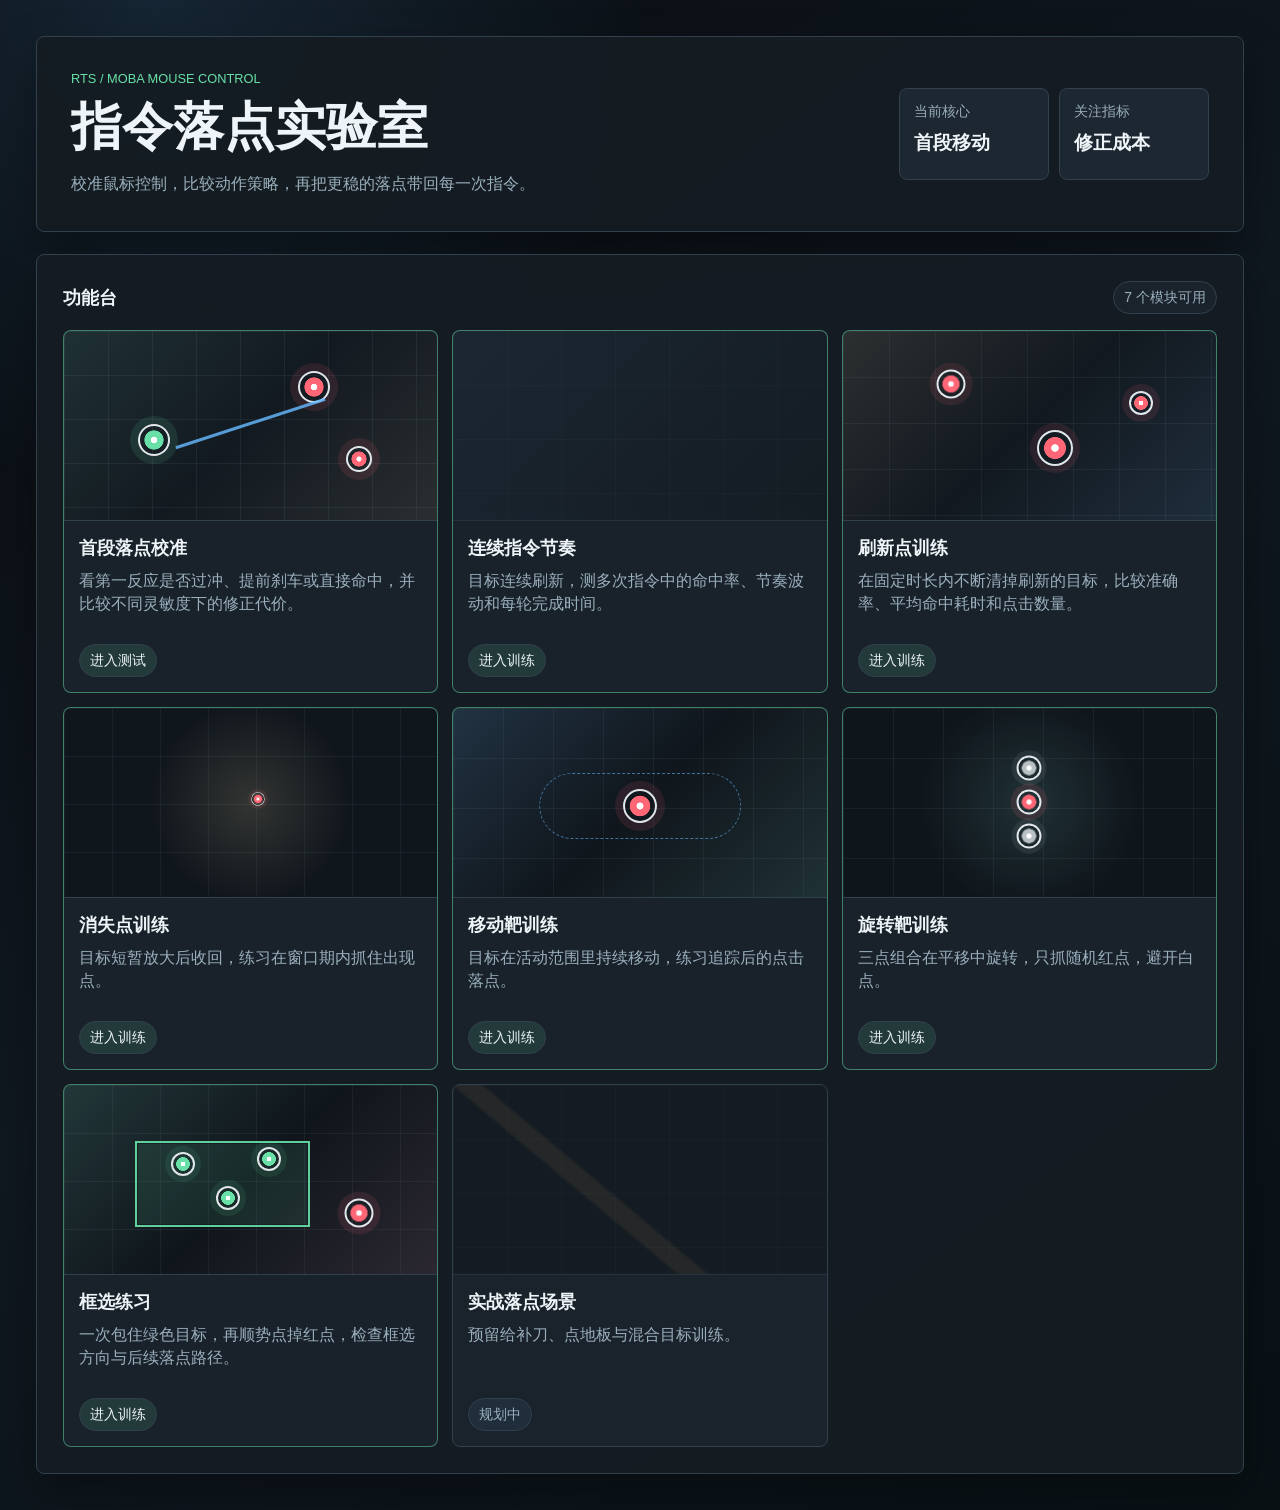
==== index.html @ e0013aae "initial mouse training lab" ====
<!doctype html>
<html lang="zh-CN">
  <head>
    <meta charset="UTF-8" />
    <meta name="viewport" content="width=device-width, initial-scale=1.0" />
    <title>指令落点实验室</title>
    <link rel="stylesheet" href="./home.css" />
  </head>
  <body>
    <main class="home-shell">
      <header class="home-header">
        <div>
          <p class="eyebrow">RTS / MOBA Mouse Control</p>
          <h1>指令落点实验室</h1>
          <p class="home-copy">校准鼠标控制，比较动作策略，再把更稳的落点带回每一次指令。</p>
        </div>
        <dl class="home-focus" aria-label="当前研究方向">
          <div>
            <dt>当前核心</dt>
            <dd>首段移动</dd>
          </div>
          <div>
            <dt>关注指标</dt>
            <dd>修正成本</dd>
          </div>
        </dl>
      </header>

      <section class="module-band" aria-label="训练功能">
        <div class="section-heading">
          <h2>功能台</h2>
          <span>7 个模块可用</span>
        </div>

        <div class="module-grid">
          <a class="module-card active" href="./first-move-calibration.html">
            <div class="module-preview" aria-hidden="true">
              <span class="preview-anchor"></span>
              <span class="preview-target first"></span>
              <span class="preview-target second"></span>
              <span class="preview-path"></span>
            </div>
            <div class="module-body">
              <strong>首段落点校准</strong>
              <p>看第一反应是否过冲、提前刹车或直接命中，并比较不同灵敏度下的修正代价。</p>
              <span>进入测试</span>
            </div>
          </a>

          <a class="module-card active" href="./command-rhythm.html">
            <div class="module-preview quiet" aria-hidden="true"></div>
            <div class="module-body">
              <strong>连续指令节奏</strong>
              <p>目标连续刷新，测多次指令中的命中率、节奏波动和每轮完成时间。</p>
              <span>进入训练</span>
            </div>
          </a>

          <a class="module-card active" href="./refresh-point-training.html">
            <div class="module-preview refresh" aria-hidden="true">
              <span class="refresh-target one"></span>
              <span class="refresh-target two"></span>
              <span class="refresh-target three"></span>
            </div>
            <div class="module-body">
              <strong>刷新点训练</strong>
              <p>在固定时长内不断清掉刷新的目标，比较准确率、平均命中耗时和点击数量。</p>
              <span>进入训练</span>
            </div>
          </a>

          <a class="module-card active" href="./vanish-point-training.html">
            <div class="module-preview vanish" aria-hidden="true">
              <span class="vanish-target"></span>
            </div>
            <div class="module-body">
              <strong>消失点训练</strong>
              <p>目标短暂放大后收回，练习在窗口期内抓住出现点。</p>
              <span>进入训练</span>
            </div>
          </a>

          <a class="module-card active" href="./moving-target-training.html">
            <div class="module-preview moving" aria-hidden="true">
              <span class="moving-track"></span>
              <span class="moving-preview-target"></span>
            </div>
            <div class="module-body">
              <strong>移动靶训练</strong>
              <p>目标在活动范围里持续移动，练习追踪后的点击落点。</p>
              <span>进入训练</span>
            </div>
          </a>

          <a class="module-card active" href="./rotating-target-training.html">
            <div class="module-preview rotating" aria-hidden="true">
              <span class="rotating-triplet">
                <i></i>
                <i class="hot"></i>
                <i></i>
              </span>
            </div>
            <div class="module-body">
              <strong>旋转靶训练</strong>
              <p>三点组合在平移中旋转，只抓随机红点，避开白点。</p>
              <span>进入训练</span>
            </div>
          </a>

          <a class="module-card active" href="./box-select-training.html">
            <div class="module-preview box-select" aria-hidden="true">
              <span class="selection-frame"></span>
              <i class="select-preview-dot one"></i>
              <i class="select-preview-dot two"></i>
              <i class="select-preview-dot three"></i>
              <i class="select-preview-dot red"></i>
            </div>
            <div class="module-body">
              <strong>框选练习</strong>
              <p>一次包住绿色目标，再顺势点掉红点，检查框选方向与后续落点路径。</p>
              <span>进入训练</span>
            </div>
          </a>

          <article class="module-card planned">
            <div class="module-preview quiet lanes" aria-hidden="true"></div>
            <div class="module-body">
              <strong>实战落点场景</strong>
              <p>预留给补刀、点地板与混合目标训练。</p>
              <span>规划中</span>
            </div>
          </article>
        </div>
      </section>
    </main>
  </body>
</html>
---- home.css ----
:root {
  color-scheme: dark;
  --bg: #0b1014;
  --surface: #151c23;
  --surface-raised: #1d2731;
  --line: #31404d;
  --text: #eef4f7;
  --muted: #9aafbc;
  --green: #68e0a7;
  --green-deep: #1f9d76;
  --red: #ff6676;
  --amber: #ffc969;
  --cyan: #66b9ff;
  --shadow: rgba(0, 0, 0, 0.34);
}

* {
  box-sizing: border-box;
}

body {
  margin: 0;
  min-height: 100vh;
  color: var(--text);
  font-family: Inter, "Segoe UI", Arial, sans-serif;
  background:
    radial-gradient(circle at 12% 0, rgba(102, 185, 255, 0.14), transparent 31rem),
    linear-gradient(145deg, #080c10, #101820 48%, #091115);
}

a {
  color: inherit;
  text-decoration: none;
}

.home-shell {
  display: grid;
  align-content: start;
  gap: 22px;
  min-height: 100vh;
  padding: clamp(16px, 3vw, 36px);
}

.home-header,
.module-band {
  border: 1px solid var(--line);
  border-radius: 8px;
  background: rgba(21, 28, 35, 0.94);
  box-shadow: 0 18px 44px var(--shadow);
}

.home-header {
  display: grid;
  grid-template-columns: minmax(0, 1fr) auto;
  align-items: center;
  gap: 28px;
  padding: clamp(18px, 3vw, 34px);
}

.eyebrow {
  margin: 0 0 7px;
  color: var(--green);
  font-size: 0.8rem;
  text-transform: uppercase;
}

h1,
h2,
p,
dl {
  margin-top: 0;
}

h1 {
  margin-bottom: 10px;
  font-size: clamp(2rem, 4vw, 4rem);
  letter-spacing: 0;
}

h2 {
  margin-bottom: 0;
  font-size: 1.15rem;
}

.home-copy {
  max-width: 640px;
  margin-bottom: 0;
  color: var(--muted);
  line-height: 1.55;
}

.home-focus {
  display: grid;
  grid-template-columns: repeat(2, 150px);
  gap: 10px;
  margin-bottom: 0;
}

.home-focus div {
  min-height: 92px;
  border: 1px solid var(--line);
  border-radius: 8px;
  padding: 14px;
  background: var(--surface-raised);
}

.home-focus dt {
  color: var(--muted);
  font-size: 0.86rem;
}

.home-focus dd {
  margin: 9px 0 0;
  font-size: 1.2rem;
  font-weight: 700;
}

.module-band {
  padding: clamp(16px, 2.4vw, 26px);
}

.section-heading {
  display: flex;
  align-items: center;
  justify-content: space-between;
  gap: 14px;
  margin-bottom: 16px;
}

.section-heading span {
  border: 1px solid var(--line);
  border-radius: 999px;
  padding: 6px 10px;
  color: var(--muted);
  background: rgba(29, 39, 49, 0.72);
  font-size: 0.88rem;
}

.module-grid {
  display: grid;
  grid-template-columns: repeat(3, minmax(0, 1fr));
  gap: 14px;
}

.module-card {
  display: grid;
  grid-template-rows: 190px auto;
  min-width: 0;
  overflow: hidden;
  border: 1px solid var(--line);
  border-radius: 8px;
  background: rgba(29, 39, 49, 0.62);
}

.module-card.active {
  border-color: rgba(104, 224, 167, 0.5);
  transition: border-color 160ms ease, translate 160ms ease;
}

.module-card.active:hover,
.module-card.active:focus-visible {
  border-color: var(--green);
  translate: 0 -2px;
  outline: none;
}

.module-preview {
  position: relative;
  overflow: hidden;
  border-bottom: 1px solid var(--line);
  background:
    linear-gradient(rgba(154, 175, 188, 0.09) 1px, transparent 1px),
    linear-gradient(90deg, rgba(154, 175, 188, 0.09) 1px, transparent 1px),
    linear-gradient(135deg, rgba(104, 224, 167, 0.08), rgba(8, 12, 16, 0.4), rgba(255, 201, 105, 0.07));
  background-size: 44px 44px, 44px 44px, auto;
}

.preview-anchor,
.preview-target {
  position: absolute;
  width: 32px;
  height: 32px;
  border: 2px solid rgba(238, 244, 247, 0.94);
  border-radius: 50%;
  translate: -50% -50%;
}

.preview-anchor {
  top: 58%;
  left: 24%;
  background: radial-gradient(circle, #fff 0 15%, var(--green) 18% 47%, transparent 50%);
  box-shadow: 0 0 0 8px rgba(104, 224, 167, 0.11);
}

.preview-target {
  background: radial-gradient(circle, #fff 0 15%, var(--red) 18% 47%, transparent 50%);
  box-shadow: 0 0 0 8px rgba(255, 102, 118, 0.11);
}

.preview-target.first {
  top: 30%;
  left: 67%;
}

.preview-target.second {
  top: 68%;
  left: 79%;
  width: 26px;
  height: 26px;
}

.preview-path {
  position: absolute;
  top: 48%;
  left: 29%;
  width: 42%;
  border-top: 3px solid var(--cyan);
  rotate: -18deg;
  opacity: 0.82;
}

.module-preview.quiet {
  opacity: 0.54;
  background:
    linear-gradient(rgba(154, 175, 188, 0.06) 1px, transparent 1px),
    linear-gradient(90deg, rgba(154, 175, 188, 0.06) 1px, transparent 1px),
    linear-gradient(135deg, rgba(102, 185, 255, 0.07), rgba(8, 12, 16, 0.48));
  background-size: 54px 54px, 54px 54px, auto;
}

.module-preview.lanes {
  background:
    linear-gradient(40deg, transparent 37%, rgba(255, 201, 105, 0.13) 38% 42%, transparent 43%),
    linear-gradient(rgba(154, 175, 188, 0.06) 1px, transparent 1px),
    linear-gradient(90deg, rgba(154, 175, 188, 0.06) 1px, transparent 1px),
    rgba(8, 12, 16, 0.5);
  background-size: auto, 54px 54px, 54px 54px, auto;
}

.module-preview.refresh {
  background:
    linear-gradient(rgba(154, 175, 188, 0.08) 1px, transparent 1px),
    linear-gradient(90deg, rgba(154, 175, 188, 0.08) 1px, transparent 1px),
    linear-gradient(135deg, rgba(255, 201, 105, 0.08), rgba(8, 12, 16, 0.44), rgba(102, 185, 255, 0.08));
  background-size: 46px 46px, 46px 46px, auto;
}

.refresh-target {
  position: absolute;
  width: 29px;
  height: 29px;
  border: 2px solid rgba(238, 244, 247, 0.94);
  border-radius: 50%;
  translate: -50% -50%;
  background: radial-gradient(circle, #fff 0 15%, var(--red) 18% 47%, transparent 50%);
  box-shadow: 0 0 0 7px rgba(255, 102, 118, 0.1);
}

.refresh-target.one {
  top: 28%;
  left: 29%;
}

.refresh-target.two {
  top: 62%;
  left: 57%;
  width: 36px;
  height: 36px;
}

.refresh-target.three {
  top: 38%;
  left: 80%;
  width: 24px;
  height: 24px;
}

.module-preview.vanish {
  background:
    linear-gradient(rgba(154, 175, 188, 0.08) 1px, transparent 1px),
    linear-gradient(90deg, rgba(154, 175, 188, 0.08) 1px, transparent 1px),
    radial-gradient(circle at center, rgba(255, 201, 105, 0.11), rgba(8, 12, 16, 0.56) 48%);
  background-size: 48px 48px, 48px 48px, auto;
}

.vanish-target {
  position: absolute;
  top: 48%;
  left: 52%;
  width: 48px;
  height: 48px;
  border: 2px solid rgba(238, 244, 247, 0.94);
  border-radius: 50%;
  translate: -50% -50%;
  scale: 0.28;
  background: radial-gradient(circle, #fff 0 15%, var(--red) 18% 47%, transparent 50%);
  box-shadow: 0 0 0 11px rgba(255, 102, 118, 0.11);
  animation: preview-vanish 1.6s ease-in-out infinite;
}

@keyframes preview-vanish {
  0%,
  100% {
    opacity: 0;
    scale: 0.18;
  }

  16%,
  72% {
    opacity: 1;
  }

  48% {
    scale: 1;
  }
}

.module-preview.moving {
  background:
    linear-gradient(rgba(154, 175, 188, 0.08) 1px, transparent 1px),
    linear-gradient(90deg, rgba(154, 175, 188, 0.08) 1px, transparent 1px),
    linear-gradient(135deg, rgba(102, 185, 255, 0.11), rgba(8, 12, 16, 0.56), rgba(104, 224, 167, 0.08));
  background-size: 50px 50px, 50px 50px, auto;
}

.moving-track {
  position: absolute;
  top: 52%;
  left: 50%;
  width: 54%;
  height: 35%;
  border: 1px dashed rgba(102, 185, 255, 0.56);
  border-radius: 999px;
  translate: -50% -50%;
}

.moving-preview-target {
  position: absolute;
  top: 52%;
  left: 50%;
  width: 34px;
  height: 34px;
  border: 2px solid rgba(238, 244, 247, 0.94);
  border-radius: 50%;
  translate: -50% -50%;
  background: radial-gradient(circle, #fff 0 15%, var(--red) 18% 47%, transparent 50%);
  box-shadow: 0 0 0 8px rgba(255, 102, 118, 0.11);
  animation: preview-move 2.1s ease-in-out infinite;
}

@keyframes preview-move {
  0%,
  100% {
    translate: -145% -50%;
  }

  50% {
    translate: 45% -50%;
  }
}

.module-preview.rotating {
  background:
    linear-gradient(rgba(154, 175, 188, 0.08) 1px, transparent 1px),
    linear-gradient(90deg, rgba(154, 175, 188, 0.08) 1px, transparent 1px),
    radial-gradient(circle at center, rgba(104, 224, 167, 0.08), rgba(8, 12, 16, 0.58) 52%);
  background-size: 50px 50px, 50px 50px, auto;
}

.rotating-triplet {
  position: absolute;
  top: 50%;
  left: 50%;
  display: grid;
  gap: 9px;
  translate: -50% -50%;
  animation: preview-triplet 2s linear infinite;
}

.rotating-triplet i {
  width: 25px;
  height: 25px;
  border: 2px solid rgba(238, 244, 247, 0.94);
  border-radius: 50%;
  background: radial-gradient(circle, #fff 0 16%, rgba(238, 244, 247, 0.75) 19% 47%, transparent 50%);
  box-shadow: 0 0 0 5px rgba(238, 244, 247, 0.07);
}

.rotating-triplet .hot {
  background: radial-gradient(circle, #fff 0 15%, var(--red) 18% 47%, transparent 50%);
  box-shadow: 0 0 0 6px rgba(255, 102, 118, 0.12);
}

@keyframes preview-triplet {
  to {
    rotate: 360deg;
  }
}

.module-preview.box-select {
  background:
    linear-gradient(rgba(154, 175, 188, 0.08) 1px, transparent 1px),
    linear-gradient(90deg, rgba(154, 175, 188, 0.08) 1px, transparent 1px),
    linear-gradient(135deg, rgba(104, 224, 167, 0.11), rgba(8, 12, 16, 0.58), rgba(255, 102, 118, 0.08));
  background-size: 48px 48px, 48px 48px, auto;
}

.selection-frame {
  position: absolute;
  top: 30%;
  left: 19%;
  width: 47%;
  height: 45%;
  border: 2px solid rgba(104, 224, 167, 0.9);
  background: rgba(104, 224, 167, 0.1);
  box-shadow: 0 0 0 1px rgba(8, 12, 16, 0.45) inset;
}

.select-preview-dot {
  position: absolute;
  width: 24px;
  height: 24px;
  border: 2px solid rgba(238, 244, 247, 0.94);
  border-radius: 50%;
  translate: -50% -50%;
  background: radial-gradient(circle, #fff 0 15%, var(--green) 18% 47%, transparent 50%);
  box-shadow: 0 0 0 6px rgba(104, 224, 167, 0.09);
}

.select-preview-dot.one {
  top: 42%;
  left: 32%;
}

.select-preview-dot.two {
  top: 60%;
  left: 44%;
}

.select-preview-dot.three {
  top: 39%;
  left: 55%;
}

.select-preview-dot.red {
  top: 68%;
  left: 79%;
  width: 29px;
  height: 29px;
  background: radial-gradient(circle, #fff 0 15%, var(--red) 18% 47%, transparent 50%);
  box-shadow: 0 0 0 7px rgba(255, 102, 118, 0.11);
}

.module-body {
  display: grid;
  gap: 9px;
  align-content: start;
  padding: 15px;
}

.module-body strong {
  font-size: 1.12rem;
}

.module-body p {
  min-height: 66px;
  margin-bottom: 0;
  color: var(--muted);
  line-height: 1.45;
}

.module-body span {
  width: fit-content;
  border: 1px solid var(--line);
  border-radius: 999px;
  padding: 6px 10px;
  color: var(--text);
  background: rgba(104, 224, 167, 0.12);
  font-size: 0.9rem;
}

.planned .module-body span {
  color: var(--muted);
  background: rgba(102, 185, 255, 0.08);
}

@media (max-width: 1000px) {
  .home-header {
    grid-template-columns: 1fr;
  }

  .module-grid {
    grid-template-columns: 1fr;
  }
}

@media (max-width: 620px) {
  .home-focus {
    grid-template-columns: 1fr 1fr;
  }

  .module-card {
    grid-template-rows: 170px auto;
  }
}
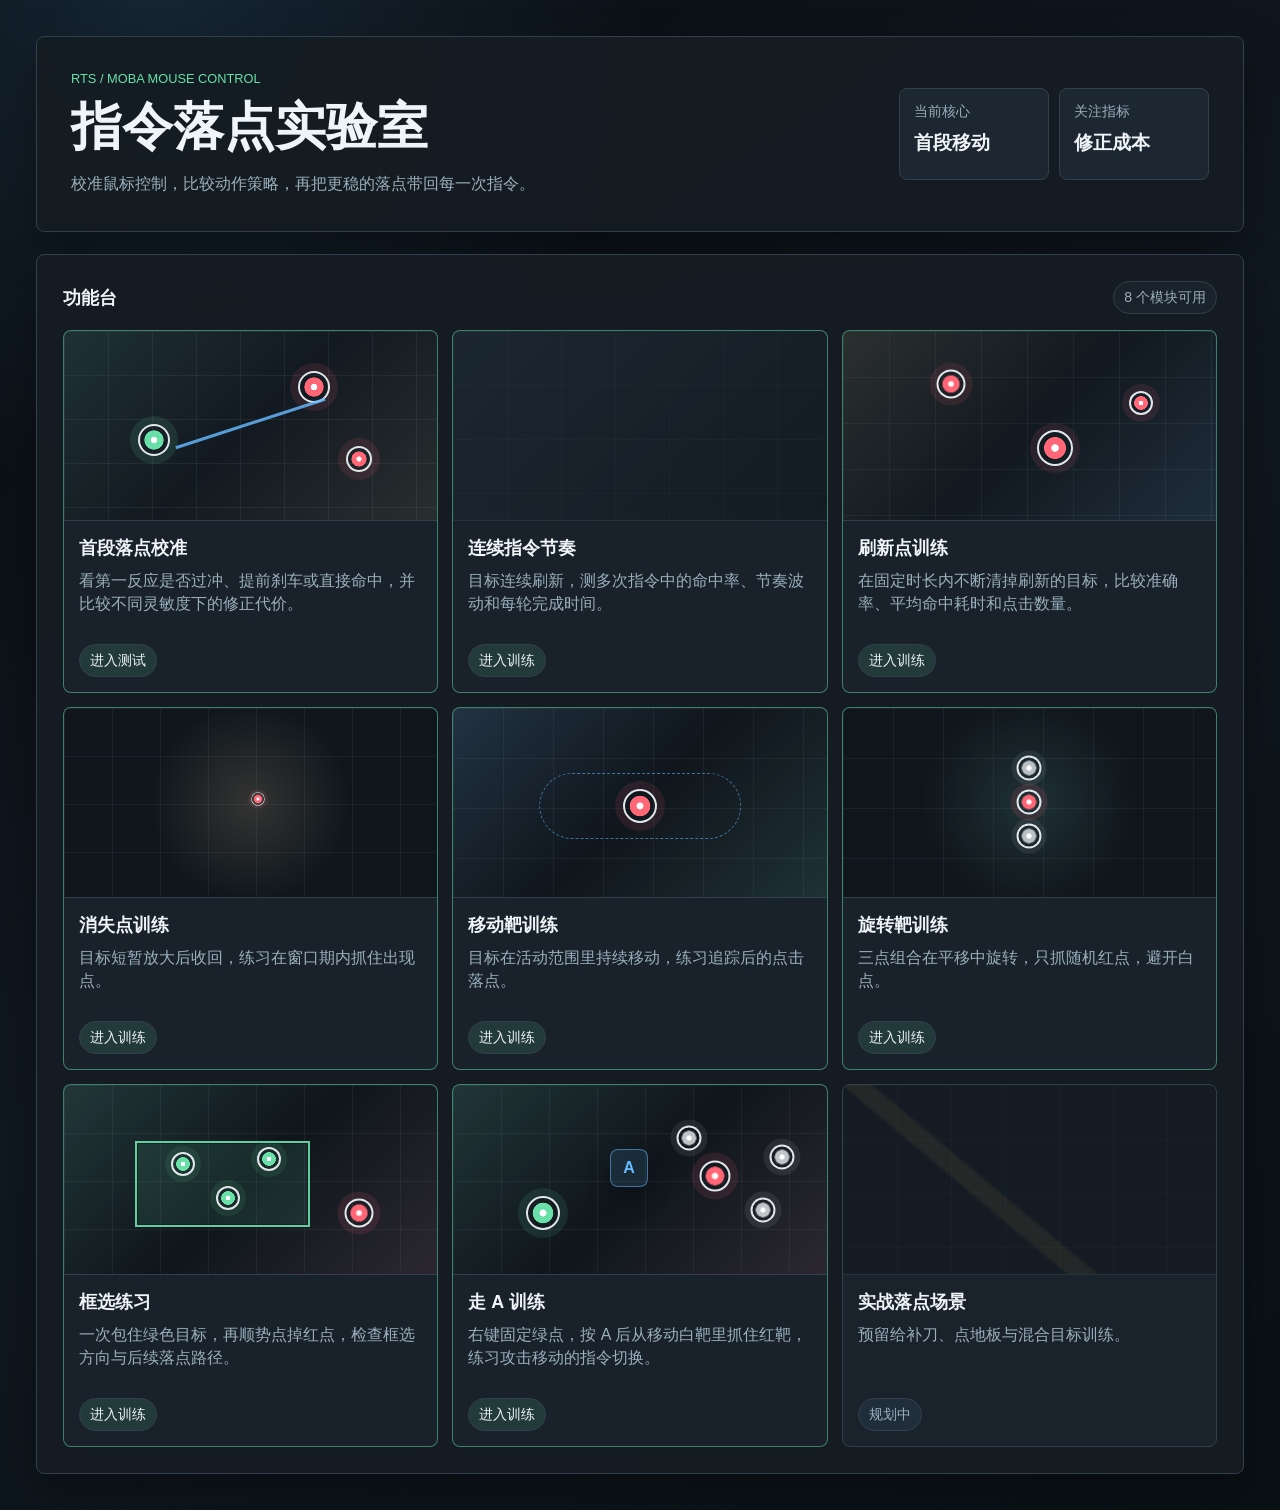
==== commit 55e3cfbf: "Add A-move training and challenge updates" ====
--- a/index.html
+++ b/index.html
@@ -29,7 +29,7 @@
       <section class="module-band" aria-label="训练功能">
         <div class="section-heading">
           <h2>功能台</h2>
-          <span>7 个模块可用</span>
+          <span>8 个模块可用</span>
         </div>
 
         <div class="module-grid">
@@ -122,6 +122,22 @@
             </div>
           </a>
 
+          <a class="module-card active" href="./a-move-training.html">
+            <div class="module-preview amove" aria-hidden="true">
+              <span class="amove-preview-anchor"></span>
+              <span class="amove-preview-key">A</span>
+              <i class="amove-preview-dot red"></i>
+              <i class="amove-preview-dot white one"></i>
+              <i class="amove-preview-dot white two"></i>
+              <i class="amove-preview-dot white three"></i>
+            </div>
+            <div class="module-body">
+              <strong>走 A 训练</strong>
+              <p>右键固定绿点，按 A 后从移动白靶里抓住红靶，练习攻击移动的指令切换。</p>
+              <span>进入训练</span>
+            </div>
+          </a>
+
           <article class="module-card planned">
             <div class="module-preview quiet lanes" aria-hidden="true"></div>
             <div class="module-body">
--- a/home.css
+++ b/home.css
@@ -451,6 +451,93 @@
   box-shadow: 0 0 0 7px rgba(255, 102, 118, 0.11);
 }
 
+.module-preview.amove {
+  background:
+    linear-gradient(rgba(154, 175, 188, 0.08) 1px, transparent 1px),
+    linear-gradient(90deg, rgba(154, 175, 188, 0.08) 1px, transparent 1px),
+    linear-gradient(135deg, rgba(104, 224, 167, 0.1), rgba(8, 12, 16, 0.58), rgba(255, 102, 118, 0.08));
+  background-size: 48px 48px, 48px 48px, auto;
+}
+
+.amove-preview-anchor,
+.amove-preview-dot {
+  position: absolute;
+  border: 2px solid rgba(238, 244, 247, 0.94);
+  border-radius: 50%;
+  translate: -50% -50%;
+}
+
+.amove-preview-anchor {
+  top: 68%;
+  left: 24%;
+  width: 34px;
+  height: 34px;
+  background: radial-gradient(circle, #fff 0 15%, var(--green) 18% 47%, transparent 50%);
+  box-shadow: 0 0 0 8px rgba(104, 224, 167, 0.1);
+}
+
+.amove-preview-key {
+  position: absolute;
+  top: 34%;
+  left: 42%;
+  display: grid;
+  place-items: center;
+  width: 38px;
+  height: 38px;
+  border: 1px solid rgba(102, 185, 255, 0.52);
+  border-radius: 8px;
+  color: var(--cyan);
+  background: rgba(102, 185, 255, 0.12);
+  font-weight: 800;
+  box-shadow: 0 12px 24px rgba(0, 0, 0, 0.24);
+}
+
+.amove-preview-dot {
+  width: 25px;
+  height: 25px;
+  background: radial-gradient(circle, #fff 0 15%, rgba(238, 244, 247, 0.78) 18% 47%, transparent 50%);
+  box-shadow: 0 0 0 6px rgba(238, 244, 247, 0.08);
+  animation: preview-amove 2s ease-in-out infinite;
+}
+
+.amove-preview-dot.red {
+  top: 48%;
+  left: 70%;
+  width: 31px;
+  height: 31px;
+  background: radial-gradient(circle, #fff 0 15%, var(--red) 18% 47%, transparent 50%);
+  box-shadow: 0 0 0 8px rgba(255, 102, 118, 0.11);
+}
+
+.amove-preview-dot.white.one {
+  top: 28%;
+  left: 63%;
+  animation-delay: -0.4s;
+}
+
+.amove-preview-dot.white.two {
+  top: 66%;
+  left: 83%;
+  animation-delay: -0.9s;
+}
+
+.amove-preview-dot.white.three {
+  top: 38%;
+  left: 88%;
+  animation-delay: -1.3s;
+}
+
+@keyframes preview-amove {
+  0%,
+  100% {
+    translate: -76% -50%;
+  }
+
+  50% {
+    translate: -24% -50%;
+  }
+}
+
 .module-body {
   display: grid;
   gap: 9px;
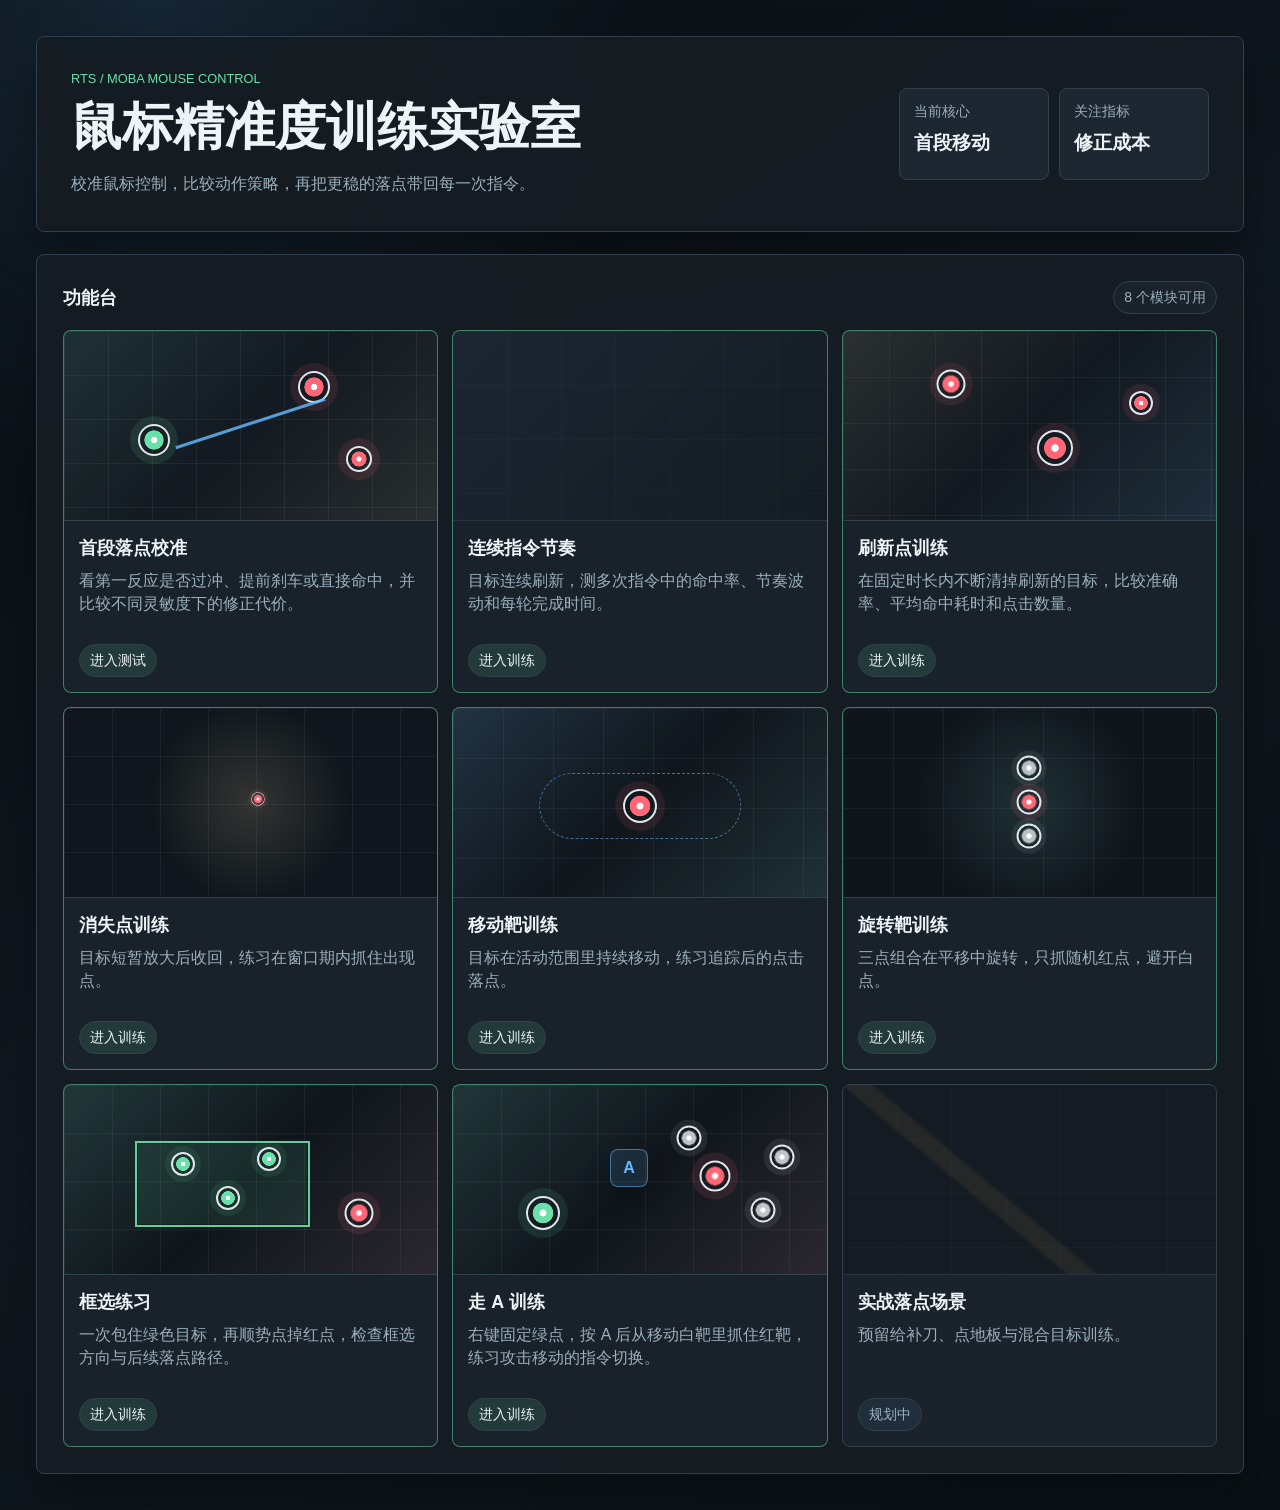
==== commit 7295c325: "Rename site in Chinese" ====
--- a/index.html
+++ b/index.html
@@ -3,7 +3,7 @@
   <head>
     <meta charset="UTF-8" />
     <meta name="viewport" content="width=device-width, initial-scale=1.0" />
-    <title>指令落点实验室</title>
+    <title>鼠标精准度训练实验室</title>
     <link rel="stylesheet" href="./home.css" />
   </head>
   <body>
@@ -11,7 +11,7 @@
       <header class="home-header">
         <div>
           <p class="eyebrow">RTS / MOBA Mouse Control</p>
-          <h1>指令落点实验室</h1>
+          <h1>鼠标精准度训练实验室</h1>
           <p class="home-copy">校准鼠标控制，比较动作策略，再把更稳的落点带回每一次指令。</p>
         </div>
         <dl class="home-focus" aria-label="当前研究方向">
